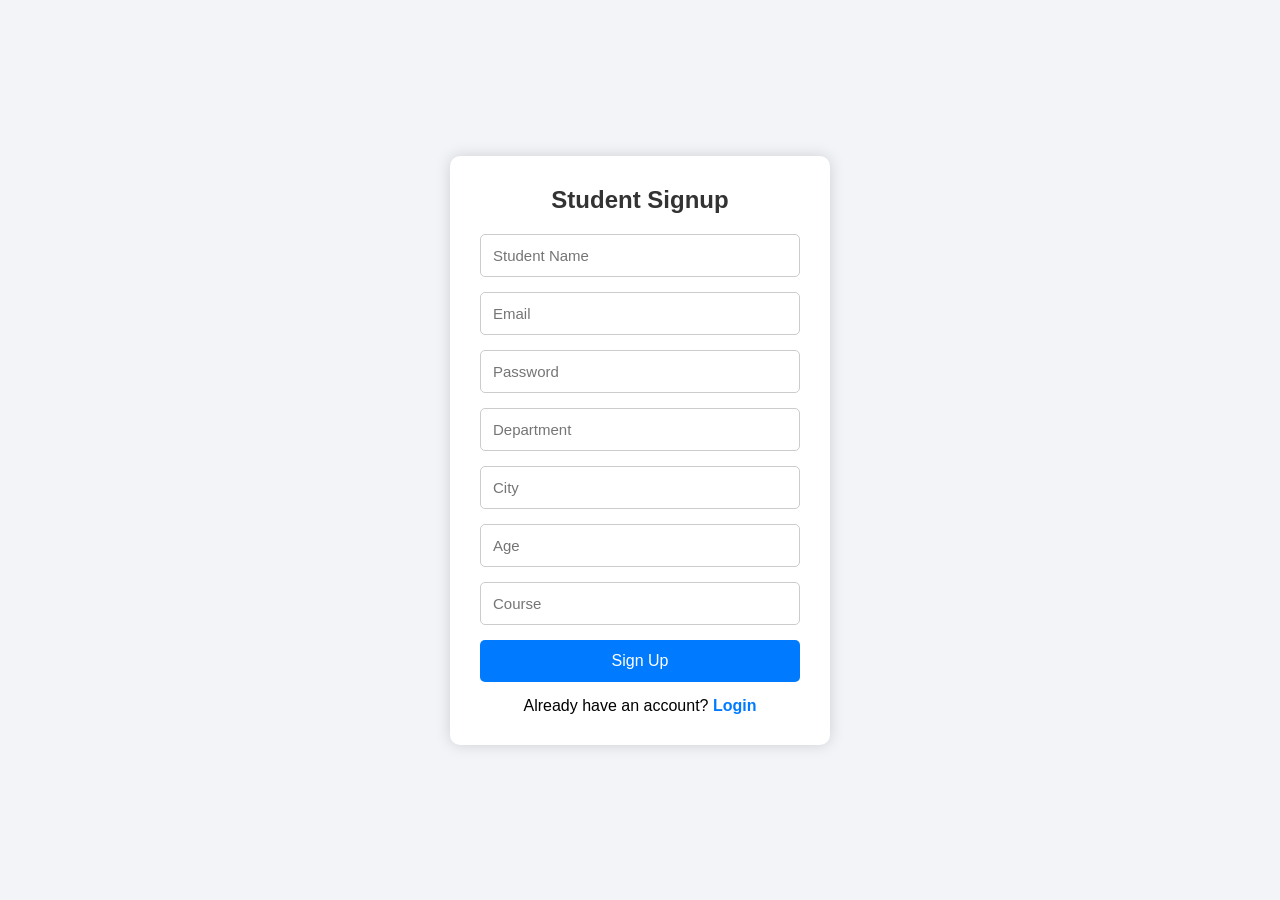
==== StudentManagementAPI/src/main/resources/static/signup.html @ f5761c06 "Added authentication APIs, frontend pages, and updated README" ====
<!DOCTYPE html>
<html>

<head>

    <title>Student Signup</title>

    <link rel="stylesheet" href="style.css">

</head>

<body>

<div class="container">

    <h2>Student Signup</h2>

    <input type="text" id="studentName" placeholder="Student Name">

    <input type="email" id="email" placeholder="Email">

    <input type="password" id="password" placeholder="Password">

    <input type="text" id="department" placeholder="Department">

    <input type="text" id="city" placeholder="City">

    <input type="number" id="age" placeholder="Age">

    <input type="text" id="course" placeholder="Course">

    <button onclick="signup()">
        Sign Up
    </button>

    <p id="message"></p>

    <p>

        Already have an account?

        <a href="login.html">
            Login
        </a>

    </p>

</div>

<script src="signup.js"></script>

</body>

</html>
---- StudentManagementAPI/src/main/resources/static/style.css ----
*{
    margin:0;
    padding:0;
    box-sizing:border-box;
    font-family:Arial, Helvetica, sans-serif;
}

body{
    background:#f2f4f8;
    display:flex;
    justify-content:center;
    align-items:center;
    height:100vh;
}

.container{
    width:380px;
    background:white;
    padding:30px;
    border-radius:10px;
    box-shadow:0 0 15px rgba(0,0,0,0.15);
}

h2{
    text-align:center;
    margin-bottom:20px;
    color:#333;
}

input{
    width:100%;
    padding:12px;
    margin-bottom:15px;
    border:1px solid #ccc;
    border-radius:5px;
    font-size:15px;
}

button{
    width:100%;
    padding:12px;
    background:#007bff;
    color:white;
    border:none;
    border-radius:5px;
    cursor:pointer;
    font-size:16px;
}

button:hover{
    background:#0056b3;
}

p{
    text-align:center;
    margin-top:15px;
}

a{
    color:#007bff;
    text-decoration:none;
    font-weight:bold;
}

#message{
    color:green;
    font-weight:bold;
}
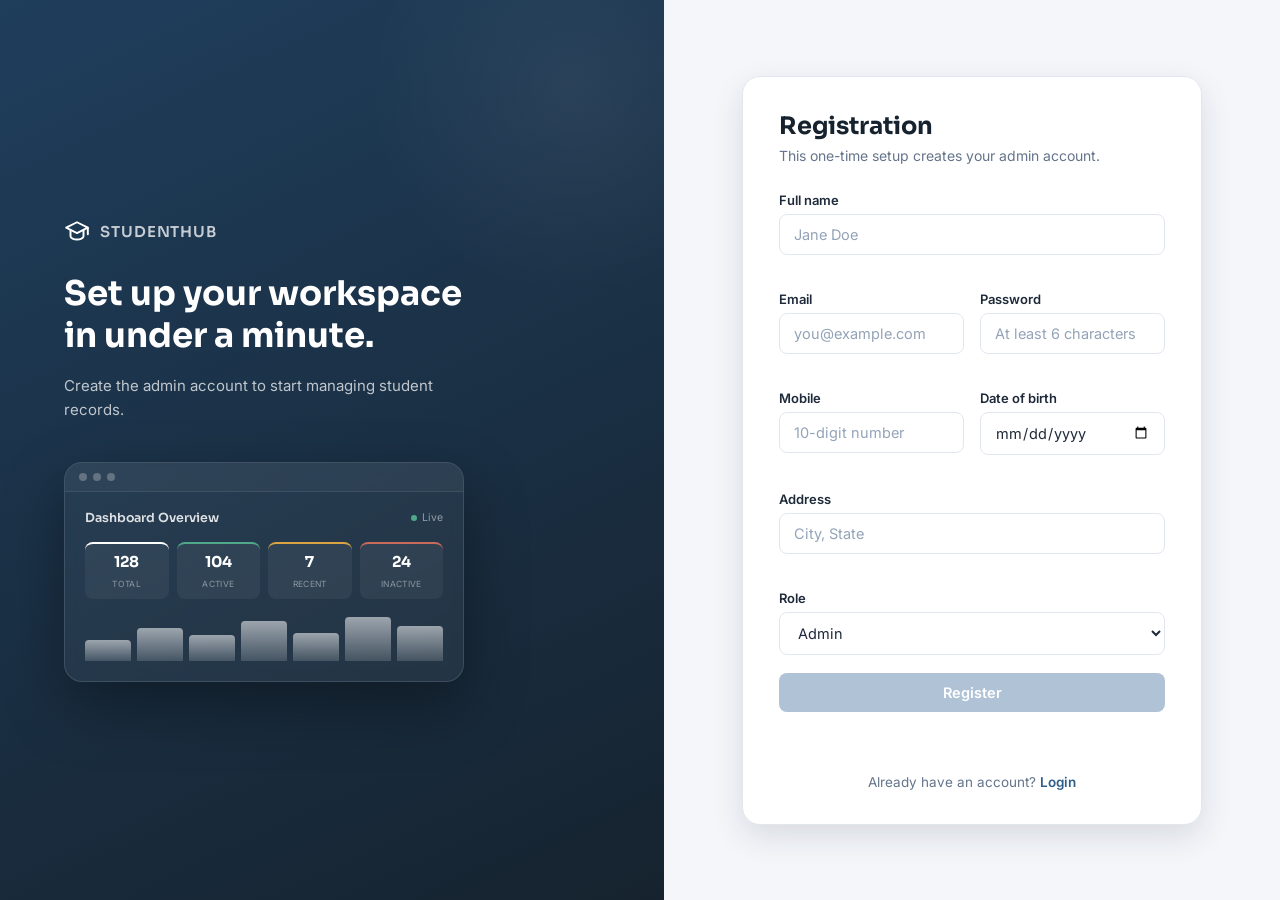
==== commit 46fbdbb7: "Role-based auth, profile module, audit fields, activity logs" ====
--- a/StudentManagementAPI/src/main/resources/static/signup.html
+++ b/StudentManagementAPI/src/main/resources/static/signup.html
@@ -1,54 +1,119 @@
 <!DOCTYPE html>
-<html>
+<html lang="en">
+<head>
+    <meta charset="UTF-8">
+    <meta name="viewport" content="width=device-width, initial-scale=1.0">
+    <title>Registration · StudentHub</title>
+    <link rel="preconnect" href="https://fonts.googleapis.com">
+    <link href="https://fonts.googleapis.com/css2?family=Sora:wght@600;700&family=Inter:wght@400;500;600&display=swap" rel="stylesheet">
+    <link rel="stylesheet" href="theme.css">
+    <link rel="stylesheet" href="style.css">
+</head>
+<body class="auth-body">
 
-<head>
+<div class="auth-container">
 
-    <title>Student Signup</title>
+    <div class="left-panel">
+        <div class="brand-mark">
+            <svg class="icon" viewBox="0 0 24 24"><path d="M12 3 2 8l10 5 10-5-10-5Z"/><path d="M6 10.5V16c0 1.5 3 3 6 3s6-1.5 6-3v-5.5"/><path d="M22 8v6"/></svg>
+            <span>StudentHub</span>
+        </div>
 
-    <link rel="stylesheet" href="style.css">
+        <h1>Set up your workspace in under a minute.</h1>
+        <p>Create the admin account to start managing student records.</p>
 
-</head>
+        <div class="brand-preview">
+            <div class="brand-preview-bar"><span></span><span></span><span></span></div>
+            <div class="brand-preview-body">
+                <div class="brand-preview-head">
+                    <span>Dashboard Overview</span>
+                    <span class="brand-preview-live">Live</span>
+                </div>
+                <div class="bp-stats">
+                    <div class="bp-stat" style="--bp-color:#fff"><strong>128</strong><span>Total</span></div>
+                    <div class="bp-stat" style="--bp-color:var(--success)"><strong>104</strong><span>Active</span></div>
+                    <div class="bp-stat" style="--bp-color:var(--warning)"><strong>7</strong><span>Recent</span></div>
+                    <div class="bp-stat" style="--bp-color:var(--danger)"><strong>24</strong><span>Inactive</span></div>
+                </div>
+                <div class="bp-chart">
+                    <div class="bp-bar" style="height:45%"></div>
+                    <div class="bp-bar" style="height:70%"></div>
+                    <div class="bp-bar" style="height:55%"></div>
+                    <div class="bp-bar" style="height:85%"></div>
+                    <div class="bp-bar" style="height:60%"></div>
+                    <div class="bp-bar" style="height:95%"></div>
+                    <div class="bp-bar" style="height:75%"></div>
+                </div>
+            </div>
+        </div>
+    </div>
 
-<body>
+    <div class="right-panel">
+        <div class="form-box">
+            <h2>Registration</h2>
+            <p>This one-time setup creates your admin account.</p>
 
-<div class="container">
+            <div class="field-grid">
+                <div class="field full">
+                    <label for="fullName">Full name</label>
+                    <input type="text" id="fullName" placeholder="Jane Doe">
+                    <small id="nameError" class="field-error"></small>
+                </div>
 
-    <h2>Student Signup</h2>
+                <div class="field">
+                    <label for="email">Email</label>
+                    <input type="email" id="email" placeholder="you@example.com">
+                    <small id="emailError" class="field-error"></small>
+                </div>
 
-    <input type="text" id="studentName" placeholder="Student Name">
+                <div class="field">
+                    <label for="password">Password</label>
+                    <input type="password" id="password" placeholder="At least 6 characters">
+                    <small id="passwordError" class="field-error"></small>
+                </div>
 
-    <input type="email" id="email" placeholder="Email">
+                <div class="field">
+                    <label for="mobile">Mobile</label>
+                    <input type="tel" id="mobile" placeholder="10-digit number">
+                    <small id="mobileError" class="field-error"></small>
+                </div>
 
-    <input type="password" id="password" placeholder="Password">
+                <div class="field">
+                    <label for="dob">Date of birth</label>
+                    <input type="date" id="dob">
+                    <small id="dobError" class="field-error"></small>
+                </div>
 
-    <input type="text" id="department" placeholder="Department">
+                <div class="field full">
+                    <label for="address">Address</label>
+                    <input type="text" id="address" placeholder="City, State">
+                    <small id="addressError" class="field-error"></small>
+                </div>
 
-    <input type="text" id="city" placeholder="City">
+                <div class="field full">
+                    <label for="role">Role</label>
+                    <select id="role">
+                        <option value="ADMIN" selected>Admin</option>
+                        <option value="STUDENT" disabled title="Students are added by an admin">Student (added by Admin only)</option>
+                    </select>
+                </div>
+            </div>
 
-    <input type="number" id="age" placeholder="Age">
+            <button id="registerBtn" class="btn btn-primary" onclick="signup()" disabled>Register</button>
 
-    <input type="text" id="course" placeholder="Course">
+            <p id="message" class="form-message"></p>
 
-    <button onclick="signup()">
-        Sign Up
-    </button>
-
-    <p id="message"></p>
-
-    <p>
-
-        Already have an account?
-
-        <a href="login.html">
-            Login
-        </a>
-
-    </p>
+            <div class="bottom-link">
+                Already have an account? <a href="login.html">Login</a>
+            </div>
+        </div>
+    </div>
 
 </div>
 
+<script src="validation.js"></script>
 <script src="signup.js"></script>
+<script src="auditHeader.js"></script>
 
 </body>
-
 </html>
--- a/StudentManagementAPI/src/main/resources/static/theme.css
+++ b/StudentManagementAPI/src/main/resources/static/theme.css
@@ -0,0 +1,415 @@
+/* ==========================================================================
+   StudentHub — Shared Design Foundation
+   Design tokens + base styles used across every page.
+   ========================================================================== */
+
+:root {
+  /* Brand */
+  --ink-900: #16232F;
+  --ink-800: #1F3E5C;
+  --ink-700: #274A6E;
+  --primary: #2F5D8A;
+  --primary-dark: #234A70;
+  --primary-light: #E8F0F8;
+
+  /* Status accents */
+  --success: #4FA88A;
+  --success-bg: #E7F5F0;
+  --warning: #D9A441;
+  --warning-bg: #FBF2E1;
+  --danger: #C96A5B;
+  --danger-bg: #FBEAE7;
+
+  /* Neutrals */
+  --bg: #F4F6FA;
+  --surface: #FFFFFF;
+  --border: #E2E7EF;
+  --text: #1E2A3A;
+  --text-muted: #64748B;
+  --text-soft: #94A3B8;
+
+  /* Elevation */
+  --shadow-sm: 0 1px 2px rgba(22, 35, 47, 0.06);
+  --shadow-md: 0 4px 16px rgba(22, 35, 47, 0.08);
+  --shadow-lg: 0 12px 32px rgba(22, 35, 47, 0.12);
+
+  /* Shape */
+  --radius-sm: 8px;
+  --radius-md: 12px;
+  --radius-lg: 18px;
+
+  /* Type */
+  --font-display: 'Sora', 'Segoe UI', sans-serif;
+  --font-body: 'Inter', 'Segoe UI', sans-serif;
+}
+
+* {
+  box-sizing: border-box;
+}
+
+html, body {
+  margin: 0;
+  padding: 0;
+}
+
+body {
+  font-family: var(--font-body);
+  background: var(--bg);
+  color: var(--text);
+  -webkit-font-smoothing: antialiased;
+}
+
+h1, h2, h3, h4, h5 {
+  font-family: var(--font-display);
+  color: var(--ink-900);
+  margin: 0;
+}
+
+p {
+  margin: 0;
+  color: var(--text-muted);
+}
+
+a {
+  text-decoration: none;
+  color: inherit;
+}
+
+button {
+  font-family: var(--font-body);
+  cursor: pointer;
+  border: none;
+}
+
+input, select {
+  font-family: var(--font-body);
+}
+
+/* Visible keyboard focus everywhere */
+a:focus-visible,
+button:focus-visible,
+input:focus-visible,
+select:focus-visible {
+  outline: 2px solid var(--primary);
+  outline-offset: 2px;
+}
+
+/* ---------- Reusable primitives ---------- */
+
+.icon {
+  width: 18px;
+  height: 18px;
+  stroke: currentColor;
+  fill: none;
+  stroke-width: 1.8;
+  stroke-linecap: round;
+  stroke-linejoin: round;
+  flex-shrink: 0;
+}
+
+.btn {
+  display: inline-flex;
+  align-items: center;
+  justify-content: center;
+  gap: 8px;
+  padding: 11px 20px;
+  border-radius: var(--radius-sm);
+  font-weight: 600;
+  font-size: 14.5px;
+  transition: transform 0.15s ease, box-shadow 0.15s ease, background 0.15s ease;
+}
+
+.btn:active {
+  transform: translateY(1px);
+}
+
+.btn-primary {
+  background: var(--primary);
+  color: #fff;
+  box-shadow: var(--shadow-sm);
+}
+
+.btn-primary:hover {
+  background: var(--primary-dark);
+  box-shadow: var(--shadow-md);
+}
+
+.btn-primary:disabled {
+  background: #AFC2D6;
+  cursor: not-allowed;
+  box-shadow: none;
+}
+
+.btn-ghost {
+  background: transparent;
+  color: var(--text-muted);
+  border: 1px solid var(--border);
+}
+
+.btn-ghost:hover {
+  background: var(--bg);
+  color: var(--text);
+}
+
+.btn-danger-ghost {
+  background: transparent;
+  color: var(--danger);
+  border: 1px solid var(--danger);
+}
+
+.btn-danger-ghost:hover {
+  background: var(--danger-bg);
+}
+
+.field {
+  margin-bottom: 16px;
+}
+
+.field-grid {
+  display: grid;
+  grid-template-columns: 1fr 1fr;
+  gap: 2px 16px;
+}
+
+.field-grid .field.full {
+  grid-column: 1 / -1;
+}
+
+.field label {
+  display: block;
+  font-size: 13px;
+  font-weight: 600;
+  color: var(--text);
+  margin-bottom: 6px;
+}
+
+.field input,
+.field select {
+  width: 100%;
+  padding: 11px 14px;
+  border-radius: var(--radius-sm);
+  border: 1.5px solid var(--border);
+  background: var(--surface);
+  color: var(--text);
+  font-size: 14.5px;
+  transition: border-color 0.15s ease, box-shadow 0.15s ease;
+}
+
+.field input::placeholder {
+  color: var(--text-soft);
+}
+
+.field input:focus,
+.field select:focus {
+  border-color: var(--primary);
+  box-shadow: 0 0 0 3px var(--primary-light);
+  outline: none;
+}
+
+.field input.valid {
+  border-color: var(--success);
+}
+
+.field input.invalid {
+  border-color: var(--danger);
+}
+
+.field-error {
+  display: block;
+  min-height: 16px;
+  font-size: 12.5px;
+  color: var(--danger);
+  margin-top: 4px;
+}
+
+.form-message {
+  min-height: 20px;
+  font-size: 14px;
+  font-weight: 500;
+  border-radius: var(--radius-sm);
+  text-align: center;
+}
+
+.form-message.success {
+  color: var(--success);
+  background: var(--success-bg);
+  padding: 10px;
+}
+
+.form-message.error {
+  color: var(--danger);
+  background: var(--danger-bg);
+  padding: 10px;
+}
+
+.badge {
+  display: inline-flex;
+  align-items: center;
+  gap: 6px;
+  padding: 4px 12px;
+  border-radius: 999px;
+  font-size: 12.5px;
+  font-weight: 600;
+}
+
+.badge-active {
+  background: var(--success-bg);
+  color: var(--success);
+}
+
+.badge-inactive {
+  background: var(--danger-bg);
+  color: var(--danger);
+}
+
+.badge-active::before,
+.badge-inactive::before {
+  content: "";
+  width: 6px;
+  height: 6px;
+  border-radius: 50%;
+  background: currentColor;
+}
+
+/* ---------- Recently Added notification bell ---------- */
+
+.header-actions {
+  position: relative;
+  display: flex;
+  align-items: center;
+  gap: 12px;
+}
+
+.icon-btn-bell {
+  position: relative;
+  width: 40px;
+  height: 40px;
+  border-radius: 50%;
+  background: var(--surface);
+  border: 1px solid var(--border);
+  display: flex;
+  align-items: center;
+  justify-content: center;
+  color: var(--text-muted);
+  transition: all 0.15s ease;
+}
+
+.icon-btn-bell:hover {
+  color: var(--primary);
+  border-color: var(--primary-light);
+  background: var(--primary-light);
+}
+
+.notif-badge {
+  position: absolute;
+  top: -2px;
+  right: -2px;
+  min-width: 16px;
+  height: 16px;
+  border-radius: 50%;
+  background: var(--danger);
+  color: #fff;
+  font-size: 10px;
+  font-weight: 700;
+  align-items: center;
+  justify-content: center;
+  padding: 0 3px;
+  display: none;
+}
+
+.notif-badge.show {
+  display: flex;
+}
+
+.notif-dropdown {
+  position: absolute;
+  top: calc(100% + 12px);
+  right: 0;
+  width: 300px;
+  background: var(--surface);
+  border: 1px solid var(--border);
+  border-radius: var(--radius-md);
+  box-shadow: var(--shadow-lg);
+  opacity: 0;
+  visibility: hidden;
+  transform: translateY(-6px);
+  transition: opacity 0.15s ease, transform 0.15s ease, visibility 0.15s ease;
+  z-index: 50;
+}
+
+.notif-dropdown.open {
+  opacity: 1;
+  visibility: visible;
+  transform: translateY(0);
+}
+
+.notif-dropdown-header {
+  padding: 13px 16px;
+  border-bottom: 1px solid var(--border);
+  font-size: 13px;
+  font-weight: 600;
+  color: var(--text);
+}
+
+.notif-item {
+  display: flex;
+  align-items: center;
+  gap: 10px;
+  padding: 11px 16px;
+  border-bottom: 1px solid var(--border);
+}
+
+.notif-item:last-child {
+  border-bottom: none;
+}
+
+.notif-avatar {
+  width: 34px;
+  height: 34px;
+  border-radius: 50%;
+  background: var(--primary-light);
+  color: var(--primary);
+  font-family: var(--font-display);
+  font-weight: 600;
+  font-size: 13px;
+  display: flex;
+  align-items: center;
+  justify-content: center;
+  flex-shrink: 0;
+}
+
+.notif-info {
+  flex: 1;
+  min-width: 0;
+}
+
+.notif-info strong {
+  display: block;
+  font-size: 13px;
+  color: var(--text);
+  white-space: nowrap;
+  overflow: hidden;
+  text-overflow: ellipsis;
+}
+
+.notif-info span {
+  font-size: 11.5px;
+  color: var(--text-muted);
+}
+
+.notif-tag {
+  flex-shrink: 0;
+  font-size: 10px;
+  font-weight: 700;
+  color: var(--warning);
+  background: var(--warning-bg);
+  padding: 3px 8px;
+  border-radius: 999px;
+}
+
+.notif-empty {
+  padding: 22px;
+  text-align: center;
+  font-size: 13px;
+  color: var(--text-soft);
+}
--- a/StudentManagementAPI/src/main/resources/static/style.css
+++ b/StudentManagementAPI/src/main/resources/static/style.css
@@ -1,68 +1,262 @@
-*{
-    margin:0;
-    padding:0;
-    box-sizing:border-box;
-    font-family:Arial, Helvetica, sans-serif;
-}
-
-body{
-    background:#f2f4f8;
-    display:flex;
-    justify-content:center;
-    align-items:center;
-    height:100vh;
-}
-
-.container{
-    width:380px;
-    background:white;
-    padding:30px;
-    border-radius:10px;
-    box-shadow:0 0 15px rgba(0,0,0,0.15);
-}
-
-h2{
-    text-align:center;
-    margin-bottom:20px;
-    color:#333;
-}
-
-input{
-    width:100%;
-    padding:12px;
-    margin-bottom:15px;
-    border:1px solid #ccc;
-    border-radius:5px;
-    font-size:15px;
-}
-
-button{
-    width:100%;
-    padding:12px;
-    background:#007bff;
-    color:white;
-    border:none;
-    border-radius:5px;
-    cursor:pointer;
-    font-size:16px;
-}
-
-button:hover{
-    background:#0056b3;
-}
-
-p{
-    text-align:center;
-    margin-top:15px;
-}
-
-a{
-    color:#007bff;
-    text-decoration:none;
-    font-weight:bold;
-}
-
-#message{
-    color:green;
-    font-weight:bold;
+/* ==========================================================================
+   Auth pages — Login / Signup
+   Split-screen: brand panel (left) + form panel (right)
+   ========================================================================== */
+
+body.auth-body {
+  min-height: 100vh;
+  display: flex;
+}
+
+.auth-container {
+  display: flex;
+  width: 100%;
+  min-height: 100vh;
+}
+
+/* ---------- Left brand panel ---------- */
+
+.left-panel {
+  flex: 1;
+  display: flex;
+  flex-direction: column;
+  justify-content: center;
+  padding: 64px;
+  background: linear-gradient(155deg, var(--ink-800) 0%, var(--ink-900) 100%);
+  color: #fff;
+  position: relative;
+  overflow: hidden;
+}
+
+.left-panel::before {
+  content: "";
+  position: absolute;
+  width: 420px;
+  height: 420px;
+  border-radius: 50%;
+  background: radial-gradient(circle, rgba(255,255,255,0.06) 0%, transparent 70%);
+  top: -120px;
+  right: -120px;
+}
+
+.brand-mark {
+  display: inline-flex;
+  align-items: center;
+  gap: 10px;
+  margin-bottom: 28px;
+}
+
+.brand-mark .icon {
+  width: 26px;
+  height: 26px;
+  stroke: #fff;
+}
+
+.brand-mark span {
+  font-family: var(--font-display);
+  font-size: 15px;
+  font-weight: 600;
+  letter-spacing: 0.06em;
+  text-transform: uppercase;
+  color: rgba(255,255,255,0.75);
+}
+
+.left-panel h1 {
+  color: #fff;
+  font-size: 34px;
+  font-weight: 700;
+  line-height: 1.25;
+  max-width: 420px;
+  margin-bottom: 16px;
+}
+
+.left-panel > p {
+  color: rgba(255,255,255,0.72);
+  font-size: 15px;
+  line-height: 1.6;
+  max-width: 380px;
+  margin-bottom: 40px;
+}
+
+/* ---------- Dashboard preview mockup ---------- */
+
+.brand-preview {
+  position: relative;
+  z-index: 1;
+  max-width: 400px;
+  border-radius: var(--radius-lg);
+  background: rgba(255, 255, 255, 0.05);
+  border: 1px solid rgba(255, 255, 255, 0.12);
+  box-shadow: 0 24px 60px rgba(0, 0, 0, 0.35);
+  overflow: hidden;
+  backdrop-filter: blur(6px);
+}
+
+.brand-preview-bar {
+  display: flex;
+  gap: 6px;
+  padding: 10px 14px;
+  background: rgba(255, 255, 255, 0.04);
+  border-bottom: 1px solid rgba(255, 255, 255, 0.08);
+}
+
+.brand-preview-bar span {
+  width: 8px;
+  height: 8px;
+  border-radius: 50%;
+  background: rgba(255, 255, 255, 0.25);
+}
+
+.brand-preview-body {
+  padding: 18px 20px 20px;
+}
+
+.brand-preview-head {
+  display: flex;
+  align-items: center;
+  justify-content: space-between;
+  margin-bottom: 16px;
+}
+
+.brand-preview-head span:first-child {
+  font-family: var(--font-display);
+  font-size: 12.5px;
+  font-weight: 600;
+  color: rgba(255, 255, 255, 0.85);
+}
+
+.brand-preview-live {
+  display: inline-flex;
+  align-items: center;
+  gap: 5px;
+  font-size: 10.5px;
+  color: rgba(255, 255, 255, 0.5);
+}
+
+.brand-preview-live::before {
+  content: "";
+  width: 6px;
+  height: 6px;
+  border-radius: 50%;
+  background: var(--success);
+}
+
+.bp-stats {
+  display: grid;
+  grid-template-columns: repeat(4, 1fr);
+  gap: 8px;
+  margin-bottom: 16px;
+}
+
+.bp-stat {
+  background: rgba(255, 255, 255, 0.05);
+  border-radius: 8px;
+  border-top: 2px solid var(--bp-color, var(--primary));
+  padding: 8px 4px;
+  text-align: center;
+}
+
+.bp-stat strong {
+  display: block;
+  font-family: var(--font-display);
+  font-size: 15px;
+  color: #fff;
+}
+
+.bp-stat span {
+  font-size: 8.5px;
+  color: rgba(255, 255, 255, 0.45);
+  text-transform: uppercase;
+  letter-spacing: 0.04em;
+}
+
+.bp-chart {
+  display: flex;
+  align-items: flex-end;
+  gap: 6px;
+  height: 46px;
+}
+
+.bp-bar {
+  flex: 1;
+  border-radius: 4px 4px 0 0;
+  background: linear-gradient(180deg, rgba(255, 255, 255, 0.55), rgba(255, 255, 255, 0.15));
+}
+
+/* ---------- Right form panel ---------- */
+
+.right-panel {
+  flex: 1;
+  display: flex;
+  align-items: center;
+  justify-content: center;
+  padding: 40px;
+  background: var(--bg);
+  max-height: 100vh;
+  overflow-y: auto;
+}
+
+.form-box {
+  width: 100%;
+  max-width: 460px;
+  background: var(--surface);
+  border-radius: var(--radius-lg);
+  padding: 34px 36px;
+  box-shadow: var(--shadow-lg);
+  border: 1px solid var(--border);
+  margin: auto;
+}
+
+.form-box .field {
+  margin-bottom: 14px;
+}
+
+.form-box h2 {
+  font-size: 24px;
+  margin-bottom: 6px;
+}
+
+.form-box > p {
+  font-size: 14px;
+  margin-bottom: 28px;
+}
+
+.form-box .btn-primary {
+  width: 100%;
+  margin-top: 4px;
+}
+
+.form-box .form-message {
+  margin-top: 14px;
+}
+
+.bottom-link {
+  text-align: center;
+  margin-top: 24px;
+  font-size: 13.5px;
+  color: var(--text-muted);
+}
+
+.bottom-link a {
+  color: var(--primary);
+  font-weight: 600;
+}
+
+.bottom-link a:hover {
+  text-decoration: underline;
+}
+
+@media (max-width: 880px) {
+  .auth-container {
+    flex-direction: column;
+  }
+  .left-panel {
+    padding: 40px 28px;
+  }
+  .left-panel h1 {
+    font-size: 26px;
+  }
+  .right-panel {
+    padding: 32px 20px;
+  }
 }
